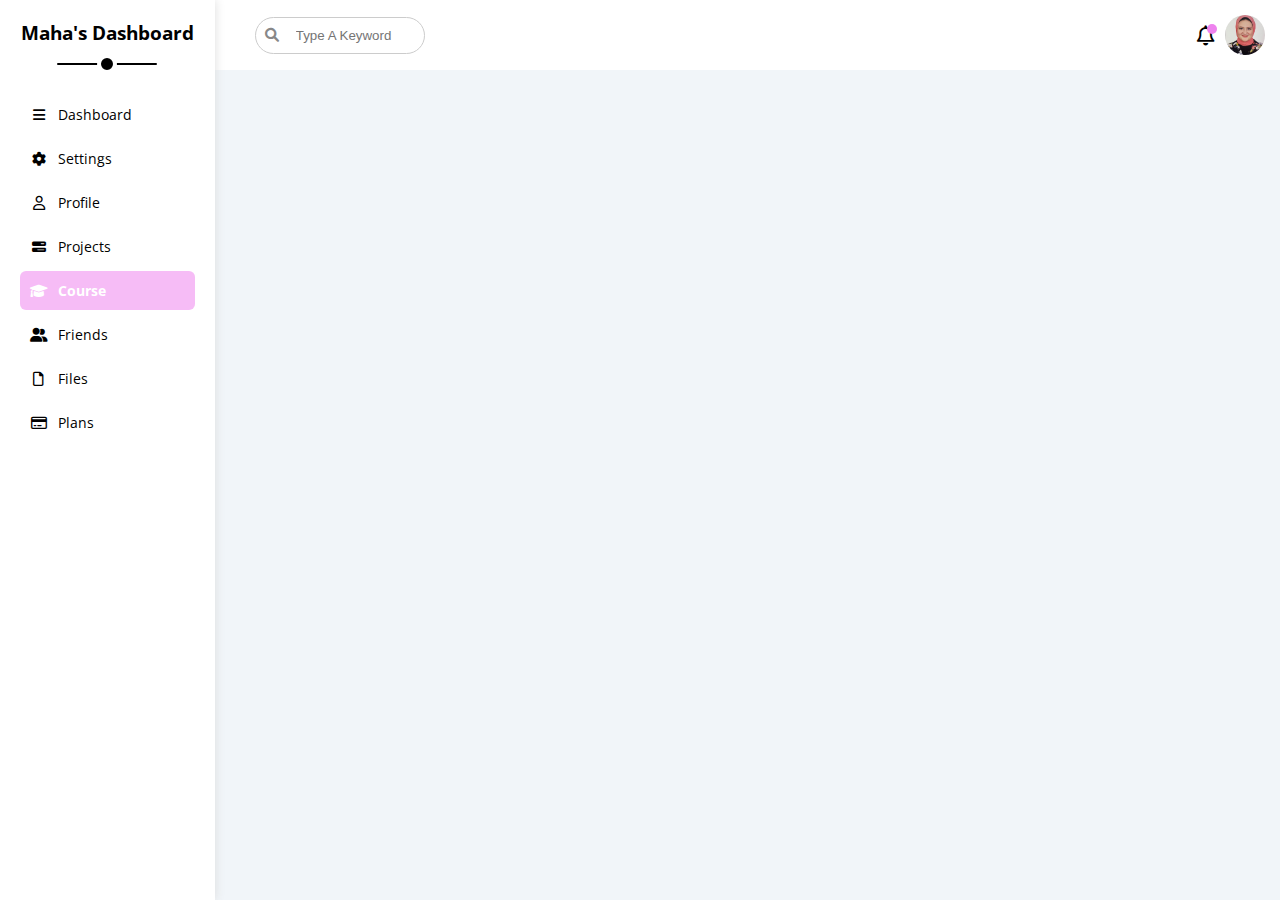
==== course.html @ 76a2682c "Dashboard" ====
<!DOCTYPE html>
<html lang="en">
	<head>
		<meta charset="UTF-8" />
		<meta name="viewport" content="width=device-width, initial-scale=1.0" />
		<title>Dashboard</title>

		<link rel="preconnect" href="https://fonts.googleapis.com" />
		<link rel="preconnect" href="https://fonts.gstatic.com" crossorigin />
		<link
			href="https://fonts.googleapis.com/css2?family=Open+Sans:wght@300;500&#038;display=swap"
			rel="stylesheet"
		/>
		<link
			rel="stylesheet"
			href="https://cdnjs.cloudflare.com/ajax/libs/font-awesome/6.0.0-beta3/css/all.min.css"
		/>
		<link rel="stylesheet" href="css/sidebar.css" />
		<link rel="stylesheet" href="css/content.css" />
		<link rel="stylesheet" href="css/master.css" />
		<link rel="stylesheet" href="css/framework.css" />
	</head>
	<body>
		<div class="page d-flex">
			<div class="sidebar ps-5 p-20 bg-w p-relative">
				<h3 class="txt-c mt-0 p-relative">Maha's Dashboard</h3>
				<ul>
					<li>
						<a
							class="d-flex align-center fs-14 p-10 rad-6 c-black"
							href="index.html"
						>
							<i class="fa-solid fa-bars fa-fw"></i><span>Dashboard</span>
						</a>
					</li>
					<li>
						<a
							href="settings.html"
							class="d-flex align-center fs-14 p-10 rad-6 c-black"
							><i class="fa-solid fa-gear fa-fw"></i><span>Settings</span></a
						>
					</li>
					<li>
						<a
							href="profile.html"
							class="d-flex align-center fs-14 p-10 rad-6 c-black"
							><i class="fa-regular fa-user fa-fw"></i><span>Profile</span></a
						>
					</li>
					<li>
						<a
							href="projects.html"
							class="d-flex align-center fs-14 p-10 rad-6 c-black"
							><i class="fa-solid fa-bars-progress fa-fw"></i
							><span>Projects</span></a
						>
					</li>
					<li>
						<a
							href="course.html"
							class="active d-flex align-center fs-14 p-10 rad-6 c-black"
							><i class="fa-solid fa-graduation-cap fa-fw"></i
							><span>Course</span></a
						>
					</li>
					<li>
						<a
							href="friends.html"
							class="d-flex align-center fs-14 p-10 rad-6 c-black"
							><i class="fa-solid fa-user-group fa-fw"></i
							><span>Friends</span></a
						>
					</li>
					<li>
						<a
							href="files.html"
							class="d-flex align-center fs-14 p-10 rad-6 c-black"
							><i class="fa-regular fa-file fa-fw"></i><span>Files</span></a
						>
					</li>
					<li>
						<a
							href="plans.html"
							class="d-flex align-center fs-14 p-10 rad-6 c-black"
							><i class="fa-regular fa-credit-card fa-fw"></i
							><span>Plans</span></a
						>
					</li>
					<li></li>
					<li></li>
				</ul>
			</div>
			<div class="content w-full">
				<div class="head flex-between p-15 bg-w">
					<div class="search p-relative">
						<input
							class="p-10 bdr-grey rad-20"
							type="text"
							placeholder="Type A Keyword"
						/>
					</div>
					<div class="icons d-flex align-center">
						<span class="notification p-relative"
							><i class="fa-regular fa-bell fa-lg"></i
						></span>
						<img src="imgs/avatar.png" alt="" />
					</div>
				</div>
			</div>
		</div>
	</body>
</html>
---- css/sidebar.css ----
.sidebar {
    width: 250px;
    box-shadow: 0 0 10px #ddd;
}

.sidebar>h3 {
    margin-bottom: 50px;
}

@media(min-width:767px) {
    .sidebar>h3::before, .sidebar>h3::after {
        content: "";
        position: absolute;
        background-color: black;
        transform: translateX(-50%);
        left: 50%;
    }

    .sidebar>h3::before {
        height: 2px;
        width: 100px;
        border-radius: 10px;
        bottom: -20px;

    }

    .sidebar>h3::after {
        height: 12px;
        width: 12px;
        border-radius: 50%;
        border: 4px solid white;
        bottom: -29px;

    }
}



.sidebar ul li a {
    transition: .3s;
    margin-bottom: 5px;
}

.sidebar ul li a:hover,
.sidebar ul li a.active {
    background-color: rgba(238, 130, 238, 0.533);
    font-weight: 700;
    color: white;
}


.sidebar ul li a span {
    font-size: 14px;
    margin-left: 10px;
}

@media(max-width:767px) {
    .sidebar {
        width: 58px;

    }

    .sidebar>h3 {
        font-size: 9px;

    }

    .sidebar ul li a {
        justify-content: center;
    }

    .sidebar ul li a span {
        display: none;
    }
}
---- css/content.css ----
.content {
    overflow: hidden;
}

.head .search::before {
    font-family: 'Font Awesome 6 Free';
    content: "\f002";
    font-weight: 600;
    position: absolute;
    left: 35px;
    font-size: 14px;
    transform: translateY(-50%);
    top: 50%;
    color: var(--grey-color);
}

.head .search input {
    margin-left: 25px;
    padding-left: 40px;
    width: 170px;
    transition: width 0.3s;
}

.head .search input:focus {
    width: 200px;
}

.head .search input:focus::placeholder {
    opacity: 0;
}

.head .icons .notification::before {
    content: "";
    position: absolute;
    width: 10px;
    height: 10px;
    background-color: violet;
    border-radius: 50%;
    left: 10px
}

.head .icons img {
    width: 40px;
    height: 40px;
    margin-left: 10px;
    border-radius: 50%;
}

.page h1 {
    margin: 20px 20px 40px;
    color: violet;
}

.page h1::before, .page h1::after {
    content: "";
    height: 3px;
    position: absolute;
    bottom: -10px;
    left: 0;
}

.page h1::before {
    background-color: white;
    width: 120px;
    border-radius: 10px;
}

.page h1::after {
    background-color: violet;
    width: 40px;
    border-radius: 10px;
}
---- css/master.css ----
:root {
    --blue-color: #0075ff;
    --blue-alt-color: #0d69d5;
    --orange-color: #f59e0b;
    --green-color: #22c55e;
    --red-color: #f44336;
    --grey-color: #888;
}

* {
    box-sizing: border-box;
}

*:focus {
    outline: none;
}

body {
    margin: 0;
    font-family: 'Open Sans', 'sans-serif';

}

h1, h2, h3 {
    margin: 0;
}

p {
    margin: 0;
}

a {
    text-decoration: none;
}

ul {
    list-style: none;
    padding: 0;
}

::-webkit-scrollbar {
    width: 15px;
}

::-webkit-scrollbar-track {
    background-color: white;
}

::-webkit-scrollbar-thumb {
    background-color: rgb(204, 119, 204);
}

::-webkit-scrollbar-thumb:hover {
    background-color: rgba(204, 119, 204, 0.702);
}

.page {
    min-height: 100vh;
    background-color: #f1f5f9;
}

.wrapper {
    grid-template-columns: repeat(auto-fill, minmax(450px, 1fr));
    margin-left: 20px;
    margin-right: 20px;
}

@media(max-width:767px) {
    .wrapper {
        grid-template-columns: minmax(200px, 1fr);
        margin-left: 10px;
        margin-right: 10px;
    }
}
---- css/framework.css ----
.d-flex {
    display: flex;
}

.align-center {
    align-items: center;
}

.space-between {
    justify-content: space-between;
}

.d-grid {
    display: grid;
}

.d-block {
    display: block;
}

.gap-20 {
    gap: 20px;
}

.m-20 {
    margin: 20px;
}

.mt-0 {
    margin-top: 0;
}

.mt-5 {
    margin-top: 5px;
}

.mt-10 {
    margin-top: 10px;
}

.mt-20 {
    margin-top: 20px;
}

.mb-10 {
    margin-bottom: 10px;
}

.mb-20 {
    margin-bottom: 20px;
}

.p-10 {
    padding: 10px;
}

.p-15 {
    padding: 15px;
}

.p-20 {
    padding: 20px;
}

.bg-w {
    background-color: white;
}

.bg-eee {
    background-color: #eee;
}

.bg-violet {
    background-color: violet;
}

.c-black {
    color: black;
}

.c-grey {
    color: var(--grey-color);
}

.c-white {
    color: white;
}

.bdr-grey {
    border: 1px solid #ccc;
}

.b-none {
    border: none;
}

.p-relative {
    position: relative;
}

.w-full {
    width: 100%;
}

.w-fit {
    width: fit-content;
}

.txt-c {
    text-align: center;
}

.fs-14 {
    font-size: 14px;
}


.rad-6 {
    border-radius: 6px;
}

.rad-10 {
    border-radius: 10px;
}

.rad-20 {
    border-radius: 20px;
}

.flex-between {
    display: flex;
    justify-content: space-between;
    align-items: center;
}

.btn-shape {
    padding: 4px 10px;
    border-radius: 6px;
}

@media(max-width:767px) {
    .ps-5 {
        padding: 5px;
    }

    .txt-c-mobile {
        text-align: center;
    }

    .block-mobile {
        display: block;
    }


    .hide-mobile {
        display: none;
    }
}
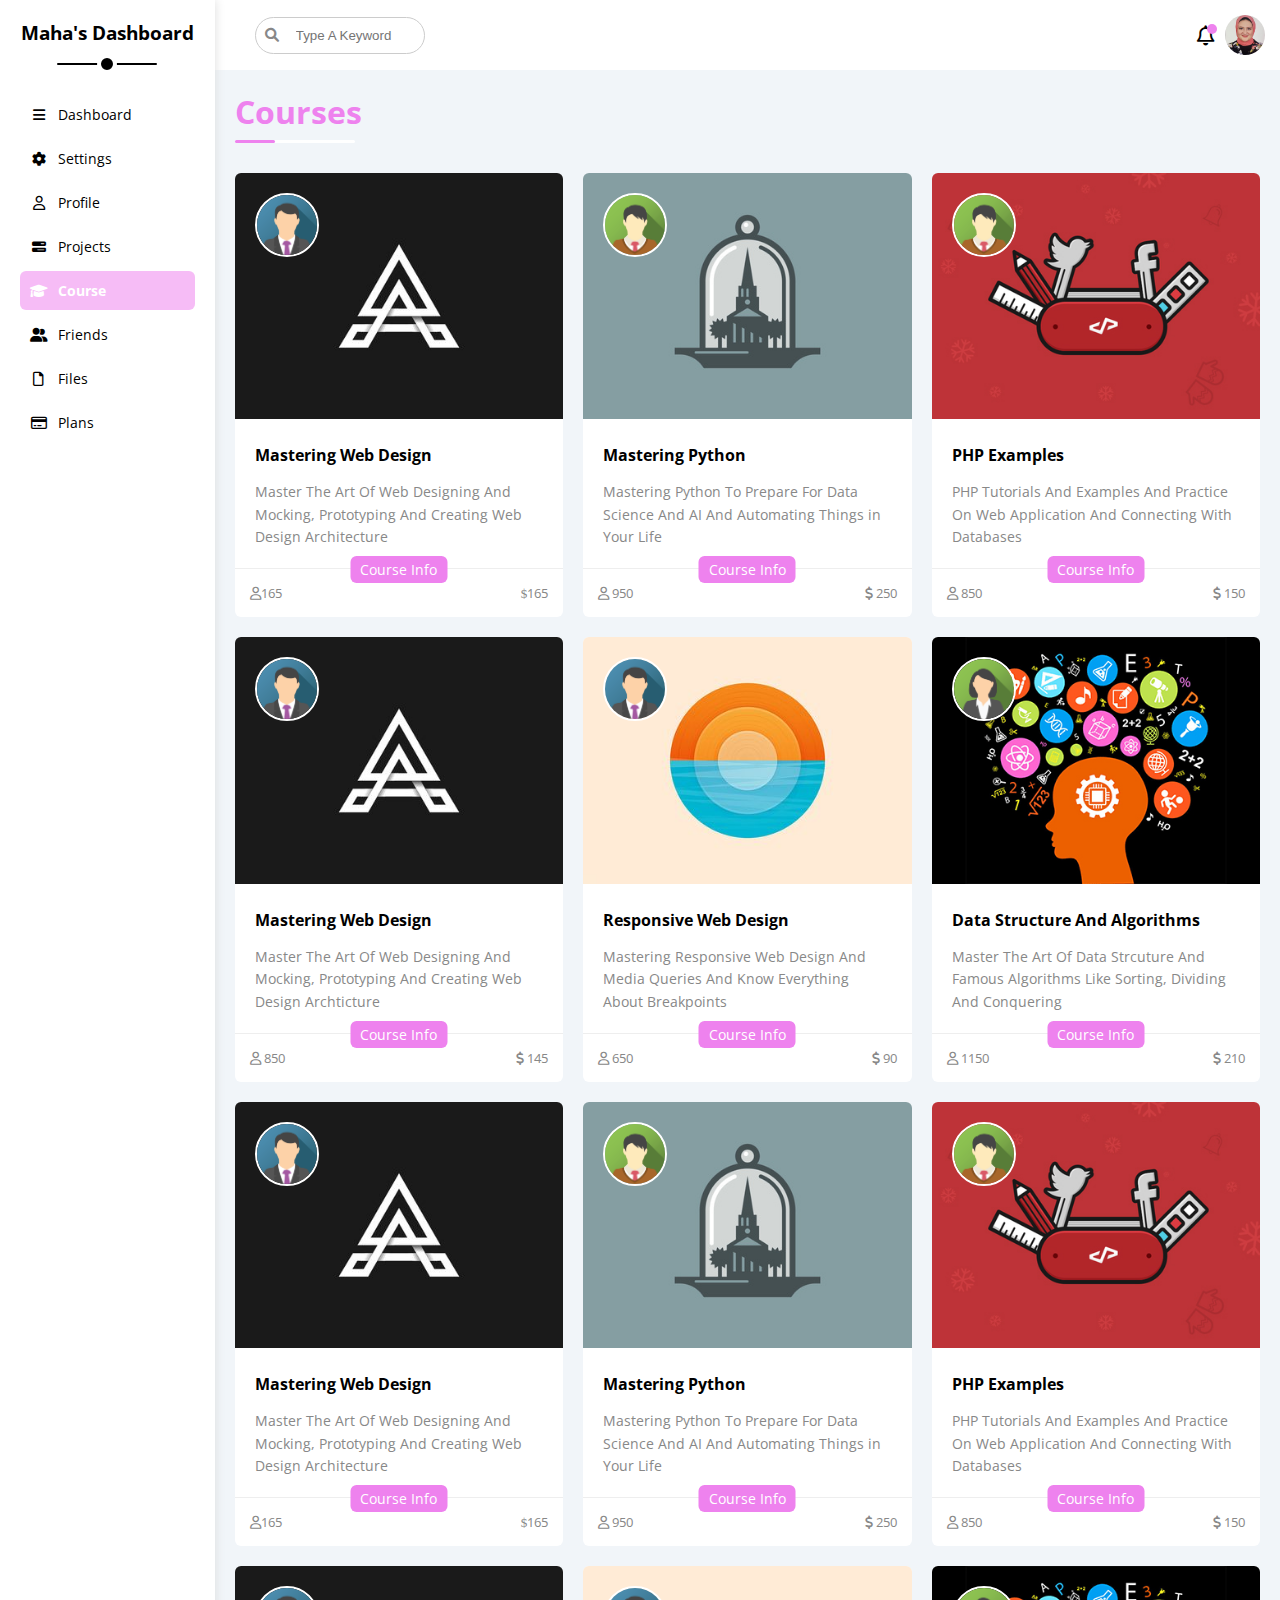
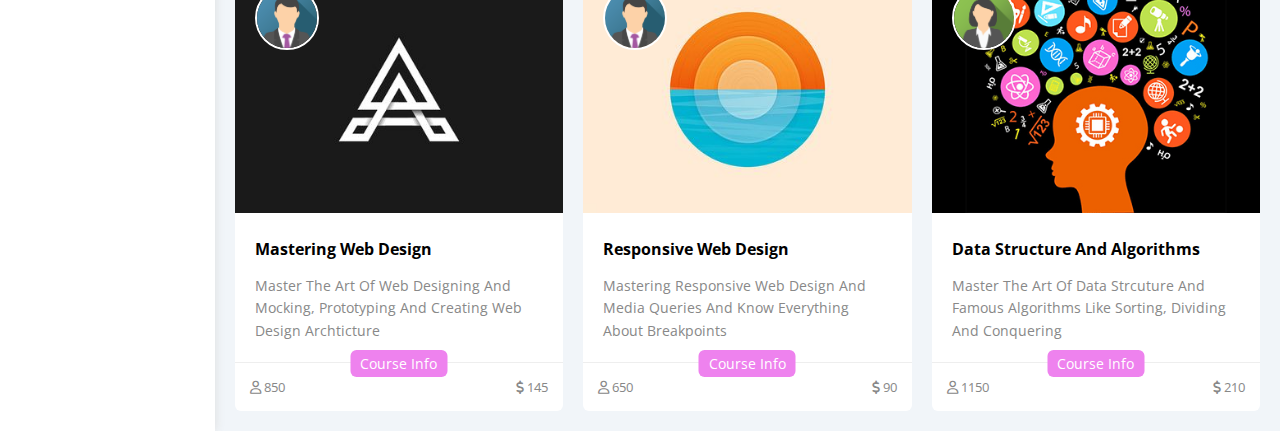
==== commit f2b9f81c: "Add and Design Courses page" ====
--- a/course.html
+++ b/course.html
@@ -3,7 +3,7 @@
 	<head>
 		<meta charset="UTF-8" />
 		<meta name="viewport" content="width=device-width, initial-scale=1.0" />
-		<title>Dashboard</title>
+		<title>courses</title>
 
 		<link rel="preconnect" href="https://fonts.googleapis.com" />
 		<link rel="preconnect" href="https://fonts.gstatic.com" crossorigin />
@@ -17,12 +17,16 @@
 		/>
 		<link rel="stylesheet" href="css/sidebar.css" />
 		<link rel="stylesheet" href="css/content.css" />
+
+		<link rel="stylesheet" href="css/dashboard.css" />
+		<link rel="stylesheet" href="css/courses.css" />
+
 		<link rel="stylesheet" href="css/master.css" />
 		<link rel="stylesheet" href="css/framework.css" />
 	</head>
 	<body>
 		<div class="page d-flex">
-			<div class="sidebar ps-5 p-20 bg-w p-relative">
+			<div class="sidebar ps-5 ps-5 p-20 bg-w p-relative">
 				<h3 class="txt-c mt-0 p-relative">Maha's Dashboard</h3>
 				<ul>
 					<li>
@@ -86,8 +90,6 @@
 							><span>Plans</span></a
 						>
 					</li>
-					<li></li>
-					<li></li>
 				</ul>
 			</div>
 			<div class="content w-full">
@@ -106,6 +108,250 @@
 						<img src="imgs/avatar.png" alt="" />
 					</div>
 				</div>
+				<h1 class="p-relative">Courses</h1>
+				<div class="courses-page d-grid m-20 gap-20">
+					<div class="course bg-w rad-6 p-relative">
+						<img class="cover" src="imgs/course-01.jpg" alt="" />
+						<img class="instructor" src="imgs/team-01.png" alt="" />
+						<div class="p-20">
+							<h4 class="m-0">Mastering Web Design</h4>
+							<p class="description c-grey mt-15 fs-14">
+								Master The Art Of Web Designing And Mocking, Prototyping And
+								Creating Web Design Architecture
+							</p>
+						</div>
+						<div class="info p-15 p-relative flex-between">
+							<span class="title bg-violet c-white btn-shape"
+								>Course Info
+							</span>
+							<span class="c-grey"><i class="fa-regular fa-user"></i>165</span
+							><span class="c-grey"
+								><i class="fa-regular fa-dollar-sign"></i>165</span
+							>
+						</div>
+					</div>
+					<div class="course bg-w rad-6 p-relative">
+						<img class="cover" src="imgs/course-04.jpg" alt="" />
+						<img class="instructor" src="imgs/team-03.png" alt="" />
+						<div class="p-20">
+							<h4 class="m-0">Mastering Python</h4>
+							<p class="description c-grey mt-15 fs-14">
+								Mastering Python To Prepare For Data Science And AI And
+								Automating Things in Your Life
+							</p>
+						</div>
+						<div class="info p-15 p-relative flex-between">
+							<span class="title bg-violet c-white btn-shape">Course Info</span>
+							<span class="c-grey">
+								<i class="fa-regular fa-user"></i> 950</span
+							>
+							<span class="c-grey"
+								><i class="fa-solid fa-dollar-sign"></i> 250</span
+							>
+						</div>
+					</div>
+					<div class="course bg-w rad-6 p-relative">
+						<img class="cover" src="imgs/course-05.jpg" alt="" />
+						<img class="instructor" src="imgs/team-03.png" alt="" />
+						<div class="p-20">
+							<h4 class="m-0">PHP Examples</h4>
+							<p class="description c-grey mt-15 fs-14">
+								PHP Tutorials And Examples And Practice On Web Application And
+								Connecting With Databases
+							</p>
+						</div>
+						<div class="info p-15 p-relative flex-between">
+							<span class="title bg-violet c-white btn-shape">Course Info</span>
+							<span class="c-grey">
+								<i class="fa-regular fa-user"></i> 850</span
+							>
+							<span class="c-grey"
+								><i class="fa-solid fa-dollar-sign"></i> 150</span
+							>
+						</div>
+					</div>
+					<div class="course bg-w rad-6 p-relative">
+						<img class="cover" src="imgs/course-01.jpg" alt="" />
+						<img class="instructor" src="imgs/team-01.png" alt="" />
+						<div class="p-20">
+							<h4 class="m-0">Mastering Web Design</h4>
+							<p class="description c-grey mt-15 fs-14">
+								Master The Art Of Web Designing And Mocking, Prototyping And
+								Creating Web Design Archticture
+							</p>
+						</div>
+						<div class="info p-15 p-relative flex-between">
+							<span class="title bg-violet c-white btn-shape">Course Info</span>
+							<span class="c-grey">
+								<i class="fa-regular fa-user"></i> 850</span
+							>
+							<span class="c-grey"
+								><i class="fa-solid fa-dollar-sign"></i> 145</span
+							>
+						</div>
+					</div>
+					<div class="course bg-w rad-6 p-relative">
+						<img class="cover" src="imgs/course-03.jpg" alt="" />
+						<img class="instructor" src="imgs/team-01.png" alt="" />
+						<div class="p-20">
+							<h4 class="m-0">Responsive Web Design</h4>
+							<p class="description c-grey mt-15 fs-14">
+								Mastering Responsive Web Design And Media Queries And Know
+								Everything About Breakpoints
+							</p>
+						</div>
+						<div class="info p-15 p-relative flex-between">
+							<span class="title bg-violet c-white btn-shape">Course Info</span>
+							<span class="c-grey">
+								<i class="fa-regular fa-user"></i> 650</span
+							>
+							<span class="c-grey"
+								><i class="fa-solid fa-dollar-sign"></i> 90</span
+							>
+						</div>
+					</div>
+					<div class="course bg-w rad-6 p-relative">
+						<img class="cover" src="imgs/course-02.jpg" alt="" />
+						<img class="instructor" src="imgs/team-02.png" alt="" />
+						<div class="p-20">
+							<h4 class="m-0">Data Structure And Algorithms</h4>
+							<p class="description c-grey mt-15 fs-14">
+								Master The Art Of Data Strcuture And Famous Algorithms Like
+								Sorting, Dividing And Conquering
+							</p>
+						</div>
+						<div class="info p-15 p-relative flex-between">
+							<span class="title bg-violet c-white btn-shape">Course Info</span>
+							<span class="c-grey">
+								<i class="fa-regular fa-user"></i> 1150</span
+							>
+							<span class="c-grey"
+								><i class="fa-solid fa-dollar-sign"></i> 210</span
+							>
+						</div>
+					</div>
+
+					<div class="course bg-w rad-6 p-relative">
+						<img class="cover" src="imgs/course-01.jpg" alt="" />
+						<img class="instructor" src="imgs/team-01.png" alt="" />
+						<div class="p-20">
+							<h4 class="m-0">Mastering Web Design</h4>
+							<p class="description c-grey mt-15 fs-14">
+								Master The Art Of Web Designing And Mocking, Prototyping And
+								Creating Web Design Architecture
+							</p>
+						</div>
+						<div class="info p-15 p-relative flex-between">
+							<span class="title bg-violet c-white btn-shape"
+								>Course Info
+							</span>
+							<span class="c-grey"><i class="fa-regular fa-user"></i>165</span
+							><span class="c-grey"
+								><i class="fa-regular fa-dollar-sign"></i>165</span
+							>
+						</div>
+					</div>
+					<div class="course bg-w rad-6 p-relative">
+						<img class="cover" src="imgs/course-04.jpg" alt="" />
+						<img class="instructor" src="imgs/team-03.png" alt="" />
+						<div class="p-20">
+							<h4 class="m-0">Mastering Python</h4>
+							<p class="description c-grey mt-15 fs-14">
+								Mastering Python To Prepare For Data Science And AI And
+								Automating Things in Your Life
+							</p>
+						</div>
+						<div class="info p-15 p-relative flex-between">
+							<span class="title bg-violet c-white btn-shape">Course Info</span>
+							<span class="c-grey">
+								<i class="fa-regular fa-user"></i> 950</span
+							>
+							<span class="c-grey"
+								><i class="fa-solid fa-dollar-sign"></i> 250</span
+							>
+						</div>
+					</div>
+					<div class="course bg-w rad-6 p-relative">
+						<img class="cover" src="imgs/course-05.jpg" alt="" />
+						<img class="instructor" src="imgs/team-03.png" alt="" />
+						<div class="p-20">
+							<h4 class="m-0">PHP Examples</h4>
+							<p class="description c-grey mt-15 fs-14">
+								PHP Tutorials And Examples And Practice On Web Application And
+								Connecting With Databases
+							</p>
+						</div>
+						<div class="info p-15 p-relative flex-between">
+							<span class="title bg-violet c-white btn-shape">Course Info</span>
+							<span class="c-grey">
+								<i class="fa-regular fa-user"></i> 850</span
+							>
+							<span class="c-grey"
+								><i class="fa-solid fa-dollar-sign"></i> 150</span
+							>
+						</div>
+					</div>
+					<div class="course bg-w rad-6 p-relative">
+						<img class="cover" src="imgs/course-01.jpg" alt="" />
+						<img class="instructor" src="imgs/team-01.png" alt="" />
+						<div class="p-20">
+							<h4 class="m-0">Mastering Web Design</h4>
+							<p class="description c-grey mt-15 fs-14">
+								Master The Art Of Web Designing And Mocking, Prototyping And
+								Creating Web Design Archticture
+							</p>
+						</div>
+						<div class="info p-15 p-relative flex-between">
+							<span class="title bg-violet c-white btn-shape">Course Info</span>
+							<span class="c-grey">
+								<i class="fa-regular fa-user"></i> 850</span
+							>
+							<span class="c-grey"
+								><i class="fa-solid fa-dollar-sign"></i> 145</span
+							>
+						</div>
+					</div>
+					<div class="course bg-w rad-6 p-relative">
+						<img class="cover" src="imgs/course-03.jpg" alt="" />
+						<img class="instructor" src="imgs/team-01.png" alt="" />
+						<div class="p-20">
+							<h4 class="m-0">Responsive Web Design</h4>
+							<p class="description c-grey mt-15 fs-14">
+								Mastering Responsive Web Design And Media Queries And Know
+								Everything About Breakpoints
+							</p>
+						</div>
+						<div class="info p-15 p-relative flex-between">
+							<span class="title bg-violet c-white btn-shape">Course Info</span>
+							<span class="c-grey">
+								<i class="fa-regular fa-user"></i> 650</span
+							>
+							<span class="c-grey"
+								><i class="fa-solid fa-dollar-sign"></i> 90</span
+							>
+						</div>
+					</div>
+					<div class="course bg-w rad-6 p-relative">
+						<img class="cover" src="imgs/course-02.jpg" alt="" />
+						<img class="instructor" src="imgs/team-02.png" alt="" />
+						<div class="p-20">
+							<h4 class="m-0">Data Structure And Algorithms</h4>
+							<p class="description c-grey mt-15 fs-14">
+								Master The Art Of Data Strcuture And Famous Algorithms Like
+								Sorting, Dividing And Conquering
+							</p>
+						</div>
+						<div class="info p-15 p-relative flex-between">
+							<span class="title bg-violet c-white btn-shape">Course Info</span>
+							<span class="c-grey">
+								<i class="fa-regular fa-user"></i> 1150</span
+							>
+							<span class="c-grey"
+								><i class="fa-solid fa-dollar-sign"></i> 210</span
+							>
+						</div>
+					</div>
+				</div>
 			</div>
 		</div>
 	</body>
--- a/css/dashboard.css
+++ b/css/dashboard.css
@@ -0,0 +1,405 @@
+.welcome {
+    overflow: hidden;
+}
+
+.welcome .intro img {
+    width: 220px;
+    margin-bottom: -10px;
+}
+
+.welcome .avatar {
+    width: 64px;
+    height: 64px;
+    border-radius: 50%;
+    border: 2px solid white;
+    padding: 2px;
+    margin-left: 20px;
+    margin-top: -32px;
+    box-shadow: 0 0 5px #ddd;
+}
+
+.welcome .body {
+    border-top: 1px solid #eee;
+    border-bottom: 1px solid #eee;
+}
+
+.welcome .body>div {
+    flex: 1;
+}
+
+.welcome .visit {
+    margin: 0 15px 15px auto;
+    transition: .03s;
+}
+
+.welcome .visit:hover {
+    background-color: rgba(204, 119, 204, 0.702);
+}
+
+@media(max-width:767px) {
+    .welcome .intro {
+        padding-bottom: 30px;
+
+    }
+
+    .welcome .avatar {
+        margin-left: 0;
+    }
+
+    .welcome .body>div:not(:last-child) {
+        margin-bottom: 20px;
+    }
+}
+
+.quick-draft textarea {
+    resize: none;
+    min-height: 180px;
+}
+
+.quick-draft .save {
+    margin-left: auto;
+    transition: .3s;
+    cursor: pointer;
+}
+
+.quick-draft .save:hover {
+    background-color: rgba(204, 119, 204, 0.702);
+}
+
+.targets .targets-row .icon {
+    width: 80px;
+    height: 80px;
+    margin-right: 15px;
+
+}
+
+.targets .details {
+    flex: 1;
+}
+
+.targets .details .progress {
+    height: 4px;
+}
+
+.targets .details .progress>span {
+    position: absolute;
+    left: 0;
+    top: 0;
+    height: 100%;
+}
+
+.targets .details .progress>span span {
+    position: absolute;
+    bottom: 16px;
+    right: -16px;
+    color: white;
+    padding: 2px 5px;
+    border-radius: 6px;
+    font-size: 13px;
+}
+
+.targets .details .progress>span span::after {
+    content: "";
+    border-color: transparent;
+    border-width: 5px;
+    border-style: solid;
+    position: absolute;
+    bottom: -10px;
+    left: 50%;
+
+    transform: translateX(-50%);
+}
+
+.targets .details .progress>.blue span::after {
+    border-top-color: var(--blue-color);
+}
+
+.targets .details .progress>.orange span::after {
+    border-top-color: var(--orange-color);
+}
+
+.targets .details .progress>.green span::after {
+    border-top-color: var(--green-color);
+}
+
+
+.blue .icon, .blue .progress {
+    background-color: rgb(0 117 255/20%);
+}
+
+.orange .icon, .orange .progress {
+    background-color: rgb(245 158 11/20%);
+}
+
+.green .icon, .green .progress {
+    background-color: rgb(34 197 94/20%);
+}
+
+.tickets .box {
+    border: 1px solid #ccc;
+    width: calc(50% - 10px);
+}
+
+@media (max-width:767px) {
+    .tickets .box {
+        width: 100%;
+    }
+}
+
+.latest-news .news-row:not(:last-of-type) {
+    margin-bottom: 20px;
+    padding-bottom: 20px;
+    border-bottom: 1px solid #eee;
+}
+
+.latest-news .news-row img {
+    width: 100px;
+    border-radius: 6px;
+    margin-right: 15px;
+}
+
+.latest-news .info {
+    flex-grow: 1;
+}
+
+.latest-news .info h3 {
+    margin: 0 0 6px;
+    font-size: 16px;
+}
+
+@media (max-width: 767px) {
+    .latest-news .news-row {
+        display: block;
+    }
+
+    .latest-news .news-row .label {
+        margin: 10px auto;
+        width: fit-content;
+    }
+}
+
+.task-row:not(:last-of-type) {
+    margin-bottom: 15px;
+    padding-bottom: 15px;
+    border-bottom: 1px solid #eee;
+}
+
+.tasks .info {
+    flex-grow: 1;
+}
+
+.tasks .done {
+    opacity: .3;
+}
+
+.tasks .done h3, .tasks .done p {
+    text-decoration: line-through
+}
+
+.tasks .delete {
+    cursor: pointer;
+    transition: .3s;
+}
+
+.tasks .delete:hover {
+    color: var(--red-color);
+}
+
+.latest-uploads ul li:not(:last-child) {
+    border-bottom: 1px solid #eee;
+}
+
+.latest-uploads ul li img {
+    width: 40px;
+}
+
+.last-project ul::before {
+    content: '';
+    position: absolute;
+    background-color: violet;
+    width: 2px;
+    height: 100%;
+    left: 11px;
+}
+
+.last-project ul li::before {
+    content: '';
+    background-color: white;
+    border: 2px solid white;
+    outline: 2px solid violet;
+    width: 20px;
+    height: 20px;
+    display: block;
+    z-index: 1;
+    border-radius: 50%;
+    margin-right: 15px;
+
+}
+
+.last-project ul li.done::before {
+    background-color: violet;
+
+}
+
+.last-project ul li.current::before {
+    animation: change-color .8s infinite alternate;
+}
+
+.last-project .launch-icon {
+    position: absolute;
+    width: 160px;
+    right: 0;
+    bottom: 0;
+    opacity: .2;
+}
+
+
+.reminders ul li .key {
+    width: 15px;
+    height: 15px
+}
+
+.reminders ul li>.blue {
+    border-left: 2px solid var(--blue-color);
+}
+
+.reminders ul li>.green {
+    border-left: 2px solid var(--green-color);
+}
+
+.reminders ul li>.orange {
+    border-left: 2px solid var(--orange-color);
+}
+
+.reminders ul li>.red {
+    border-left: 2px solid var(--red-color);
+}
+
+.latest-post .avatar {
+    width: 48px;
+    height: 48px;
+    border-radius: 50%;
+}
+
+.latest-post .post-contnet {
+    text-transform: capitalize;
+    line-height: 1.8;
+    border-top: 1px solid #eee;
+    border-bottom: 1px solid #eee;
+    min-height: 140px;
+}
+
+.social-media .box {
+    padding-left: 70px;
+}
+
+.social-media .box i {
+    position: absolute;
+    left: 0;
+    top: 0;
+    width: 52px;
+    transition: 0.3s;
+}
+
+.social-media .box i:hover {
+    transform: rotate(5deg);
+}
+
+.social-media .twitter {
+    background-color: rgba(29, 160, 242, 0.212);
+    color: #1da1f2;
+}
+
+.social-media .twitter i, .social-media .twitter a {
+    background-color: #1da1f2;
+}
+
+.social-media .facebook {
+    background-color: rgb(24 119 242 / 20%);
+    color: #1da1f2;
+}
+
+.social-media .facebook i,
+.social-media .facebook a {
+    background-color: #1877f2;
+}
+
+.social-media .youtube {
+    background-color: rgb(255 0 0 / 20%);
+    color: #ff0000;
+}
+
+.social-media .youtube i,
+.social-media .youtube a {
+    background-color: #ff0000;
+}
+
+.social-media .linkedin {
+    background-color: rgb(0 119 181 / 20%);
+    color: #0077b5;
+}
+
+.social-media .linkedin i,
+.social-media .linkedin a {
+    background-color: #0077b5;
+}
+
+.projects .responsive-table {
+    overflow-x: auto;
+
+}
+
+.projects table {
+    min-width: 1000px;
+    border-spacing: 0;
+}
+
+.projects thead td {
+    background-color: #eee;
+    font-weight: bold;
+}
+
+.projects table td {
+    padding: 15px;
+}
+
+.projects table .label {
+    font-size: 13px;
+}
+
+.projects tbody td {
+    border-bottom: 1px solid #eee;
+    border-left: 1px solid #eee;
+    transition: .3s;
+}
+
+.projects tbody tr td:last-child {
+    border-right: 1px solid #eee;
+}
+
+.projects tbody tr:hover td {
+    background-color: #Faf7f7;
+}
+
+.projects table img {
+    width: 32px;
+    height: 32px;
+    border-radius: 50%;
+    padding: 2px;
+    background-color: white;
+}
+
+.projects table img:not(:first-child) {
+    margin-left: -20px;
+}
+
+
+@keyframes change-color {
+    from {
+        background-color: violet;
+    }
+
+    to {
+        background-color: white;
+    }
+}--- a/css/courses.css
+++ b/css/courses.css
@@ -0,0 +1,48 @@
+.courses-page {
+    grid-template-columns: repeat(auto-fill, minmax(300px, 1fr));
+}
+
+@media (max-width:767px) {
+    .courses-page {
+        grid-template-columns: minmax(200px, 1fr);
+        margin-left: 10px;
+        margin-right: 10px;
+        gap: 10px;
+    }
+
+}
+
+.courses-page .course {
+    overflow: hidden;
+}
+
+.cover {
+    max-width: 100%;
+}
+
+.instructor {
+    position: absolute;
+    width: 64px;
+    height: 64px;
+    border-radius: 50%;
+    left: 20px;
+    top: 20px;
+    border: 2px solid white;
+}
+
+.description {
+    line-height: 1.6;
+}
+
+.info {
+    border-top: 1px solid #eee;
+    font-size: 13px;
+}
+
+.info .title {
+    position: absolute;
+    left: 50%;
+    transform: translateX(-50%);
+    font-size: 14px;
+    top: -13px
+}--- a/css/master.css
+++ b/css/master.css
@@ -63,6 +63,7 @@
     grid-template-columns: repeat(auto-fill, minmax(450px, 1fr));
     margin-left: 20px;
     margin-right: 20px;
+    margin-bottom: 20px;
 }
 
 @media(max-width:767px) {
--- a/css/framework.css
+++ b/css/framework.css
@@ -2,6 +2,10 @@
     display: flex;
 }
 
+.f-wrap {
+    flex-wrap: wrap;
+}
+
 .align-center {
     align-items: center;
 }
@@ -22,6 +26,14 @@
     gap: 20px;
 }
 
+.m-0 {
+    margin: 0;
+}
+
+.m-15 {
+    margin: 15px;
+}
+
 .m-20 {
     margin: 20px;
 }
@@ -38,18 +50,46 @@
     margin-top: 10px;
 }
 
+.mt-15 {
+    margin-top: 15px;
+}
+
 .mt-20 {
     margin-top: 20px;
 }
 
+.mt-25 {
+    margin-top: 25px;
+}
+
+.mr-10 {
+    margin-right: 10px;
+}
+
+.mr-15 {
+    margin-right: 15px;
+}
+
+.mb-5 {
+    margin-bottom: 5px;
+}
+
 .mb-10 {
     margin-bottom: 10px;
 }
 
+.mb-15 {
+    margin-bottom: 15px;
+}
+
 .mb-20 {
     margin-bottom: 20px;
 }
 
+.mb-25 {
+    margin-bottom: 25px;
+}
+
 .p-10 {
     padding: 10px;
 }
@@ -62,6 +102,30 @@
     padding: 20px;
 }
 
+.pt-15 {
+    padding-top: 15px;
+}
+
+.pt-20 {
+    padding-top: 20px;
+}
+
+.pb-10 {
+    padding-bottom: 10px;
+}
+
+.pb-15 {
+    padding-bottom: 15px;
+}
+
+.pb-20 {
+    padding-bottom: 20px;
+}
+
+.pl-15 {
+    padding-left: 15px;
+}
+
 .bg-w {
     background-color: white;
 }
@@ -74,6 +138,22 @@
     background-color: violet;
 }
 
+.bg-blue {
+    background-color: var(--blue-color);
+}
+
+.bg-red {
+    background-color: var(--red-color);
+}
+
+.bg-orange {
+    background-color: var(--orange-color);
+}
+
+.bg-green {
+    background-color: var(--green-color);
+}
+
 .c-black {
     color: black;
 }
@@ -86,6 +166,26 @@
     color: white;
 }
 
+.c-blue {
+    color: var(--blue-color);
+}
+
+.c-violet {
+    color: rgb(224, 17, 224);
+}
+
+.c-orange {
+    color: var(--orange-color);
+}
+
+.c-green {
+    color: var(--green-color);
+}
+
+.c-red {
+    color: var(--red-color);
+}
+
 .bdr-grey {
     border: 1px solid #ccc;
 }
@@ -106,15 +206,28 @@
     width: fit-content;
 }
 
+.h-full {
+    height: 100%;
+}
+
 .txt-c {
     text-align: center;
 }
 
+.fs-13 {
+    font-size: 13px;
+}
+
 .fs-14 {
     font-size: 14px;
 }
 
 
+
+.fw-bold {
+    font-weight: bold;
+}
+
 .rad-6 {
     border-radius: 6px;
 }
@@ -125,6 +238,14 @@
 
 .rad-20 {
     border-radius: 20px;
+}
+
+.rad-half {
+    border-radius: 50%;
+}
+
+.border-ccc {
+    border: 1px solid #ccc;
 }
 
 .flex-between {
@@ -133,6 +254,18 @@
     align-items: center;
 }
 
+.flex-center {
+    display: flex;
+    justify-content: center;
+    align-items: center;
+}
+
+.widget-shape {
+    background-color: white;
+    border-radius: 10px;
+    padding: 20px;
+}
+
 .btn-shape {
     padding: 4px 10px;
     border-radius: 6px;
@@ -155,4 +288,8 @@
     .hide-mobile {
         display: none;
     }
+
+    .w-full-mobile {
+        width: 100%;
+    }
 }